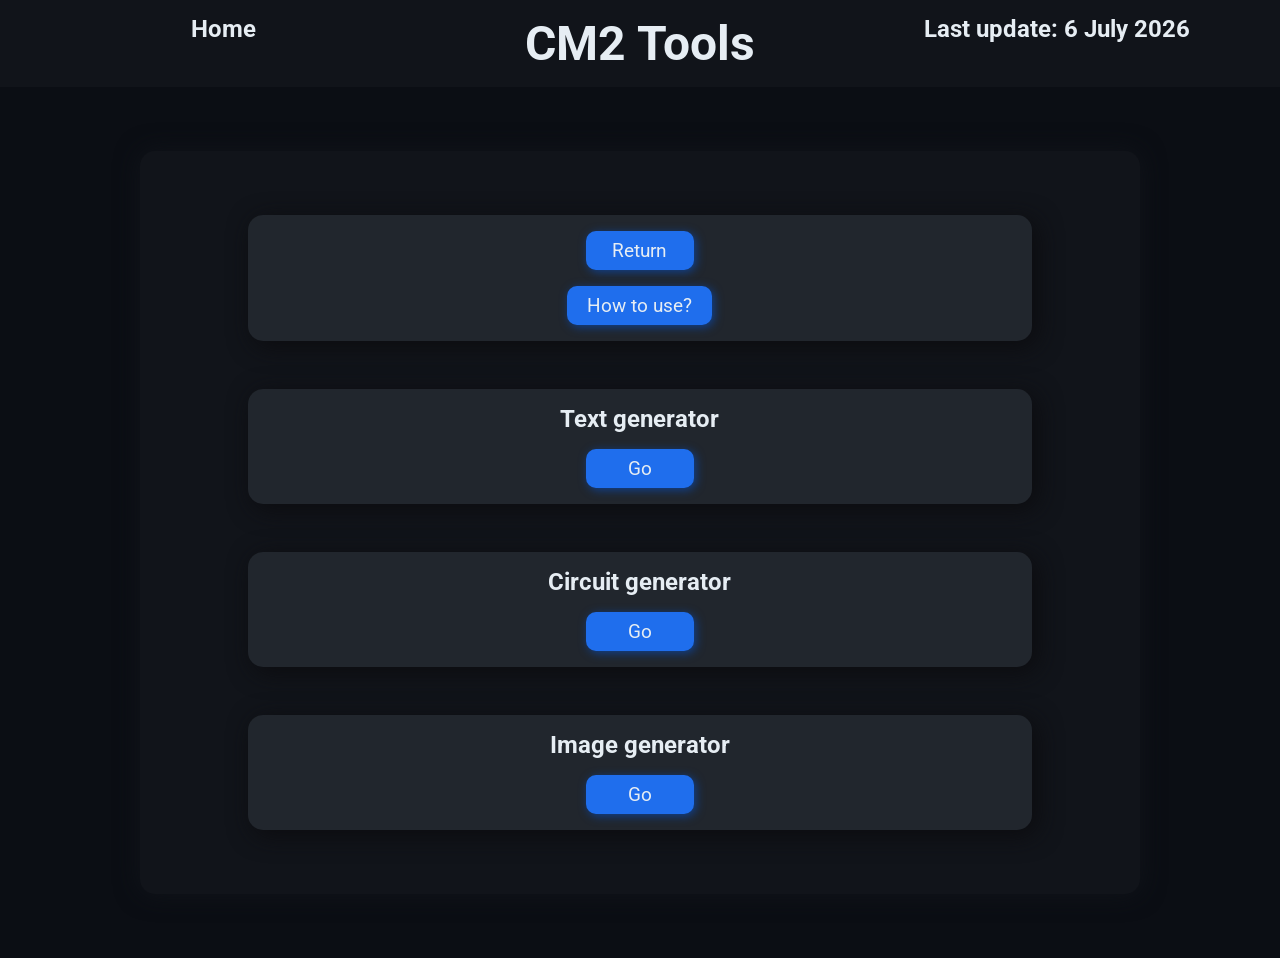
==== projects/CM2-Tools/index.html @ e5584b66 "added counter and image generator" ====
<!DOCTYPE html>
<html>
    <head>
        <meta charset="utf-8">
        <meta name="viewport" content="width=device-width, initial-scale=1.0">
        <title>CM2 Tools</title>

        <link rel="icon" type="image/svg" href="../../assets/icon.svg">
        <link rel="stylesheet" href="../../assets/style.css">

        <style>
            .container {
                gap: 48px;
            }
        </style>
    <body>
        <header class="options">
            <div class="option">
                <a href="../../"><h2>Home</h2></a>
            </div>
            <div class="option">
                <h1>CM2 Tools</h1>
            </div>
            <div class="option">
                <h2 id="last_update"></h2>
            </div>
        </header>
        <main class="container">
            <article class="item">     
                <a href="../../">
                    Return
                </a>
                <a href="how-to-use">
                    How to use?
                </a>
            </article>

            <article class="item">
                <h2>Text generator</h2>
                <a href="text-generator">Go</a>
            </article>

            <article class="item">
                <h2>Circuit generator</h2>
                <a href="circuit-generator">Go</a>
            </article>

            <article class="item">
                <h2>Image generator</h2>
                <a href="image-generator">Go</a>
            </article>
        </main>
        <script src="../../assets/misc.js"></script>
    </body>
</html>
---- assets/style.css ----
@font-face {
    font-family: "Roboto";
    src: url("font.ttf");
}

* {
    box-sizing: border-box;
    color: #e6edf3;
    font-family: "Roboto", sans-serif;
    padding: 0;
    margin: 0;
}

.file_input {
    width: 80%;

    display: flex;
    flex-direction: column;
    align-items: center;
    gap: 15px;
    
    margin: 15px;
    padding: 45px 15px;

    border: 2px dashed #1e4f9e;
    border-radius: 8px;

    transition: background-color 0.1s, border-color 0.1s;

    cursor: pointer;
}

.file_input:hover {
    background-color: #181d26;
    border-color: #1f6eed;
}

body {
    background-color: #0b0e14;
}

header {
    background-color: #11141a;
    position: sticky;
    z-index: 9999;
    width: 100%;
    margin: 0;
    padding: 15px;
}

.container {
    background-color: #11141a;
    border-radius: 15px;
    box-shadow: 0px 0px 25px #11141a;

    display: flex;
    flex-direction: column;
    align-items: center;
    gap: 64px;

    
    width: 90%;
    max-width: 1000px;
    min-height: 512px;
    padding: 64px;
    margin: 64px auto;
}

.item {
    background-color: #21262d;
    border-radius: 15px;
    box-shadow: 5px 5px 25px #0c0c0f;

    display: flex;
    flex-direction: column;
    align-items: center;
    gap: 16px;

    width: 90%;
    padding: 16px 32px;
}

h1 {
    font-size: 3em;
    text-align: center;
}

button, a {
    background-color: #1f6eed;
    border-radius: 10px;
    font-size: 1.2em;
    border: none;
    box-shadow: 2px 2px 10px #104291;
    transition: 0.1s ease;
    cursor: pointer;

    padding: 8px 20px;
    min-width: 15%;
    text-align: center;
}

button:hover, a:hover {
    transform: translateY(-2px);
}

button:active, a:active {
    background-color: #1a5bc4;
}

a {
    text-decoration: none;
}

header a {
    all: unset;
    cursor: pointer;
    transition: transform 0.3s ease;
}

header a:hover {
    transform: scale(1.1);
}

textarea {
    background-color: #0d1117;
    border: none;
    border-radius: 15px;
    outline: none;
    box-shadow: 1px 1px 7px#0d1117;

    padding: 10px;
    width: 100%;
    resize: vertical;
    font-size: 1em;
}

.options {
    display: flex;
    flex-direction: row;
    justify-content: space-evenly;
    width: 100%;    
}

.option {
    width: 100%;
    text-align: center;
}

input, .input {
    background-color: #0d1117;
    border: none;
    border-radius: 5px;
    outline: none;

    padding: 7px;
    margin: 5px;
}

input:disabled, .input:disabled {
    background-color: #161b22;
    color: #484f58;
    cursor: not-allowed;
}

.unfinished {
    color: #ffe921;
}

@media (max-width: 768px) {
    .container {
        margin: 20px auto; 
        padding: 24px 16px; 
        gap: 32px;
        width: 95%;
    }

    .item {
        width: 100%;
        padding: 16px;
    }

    .options {
        flex-direction: column;
    }
}

canvas {
    max-width: 100%;
    height: auto;
    margin-top: 20px;
    border-radius: 4px;
}
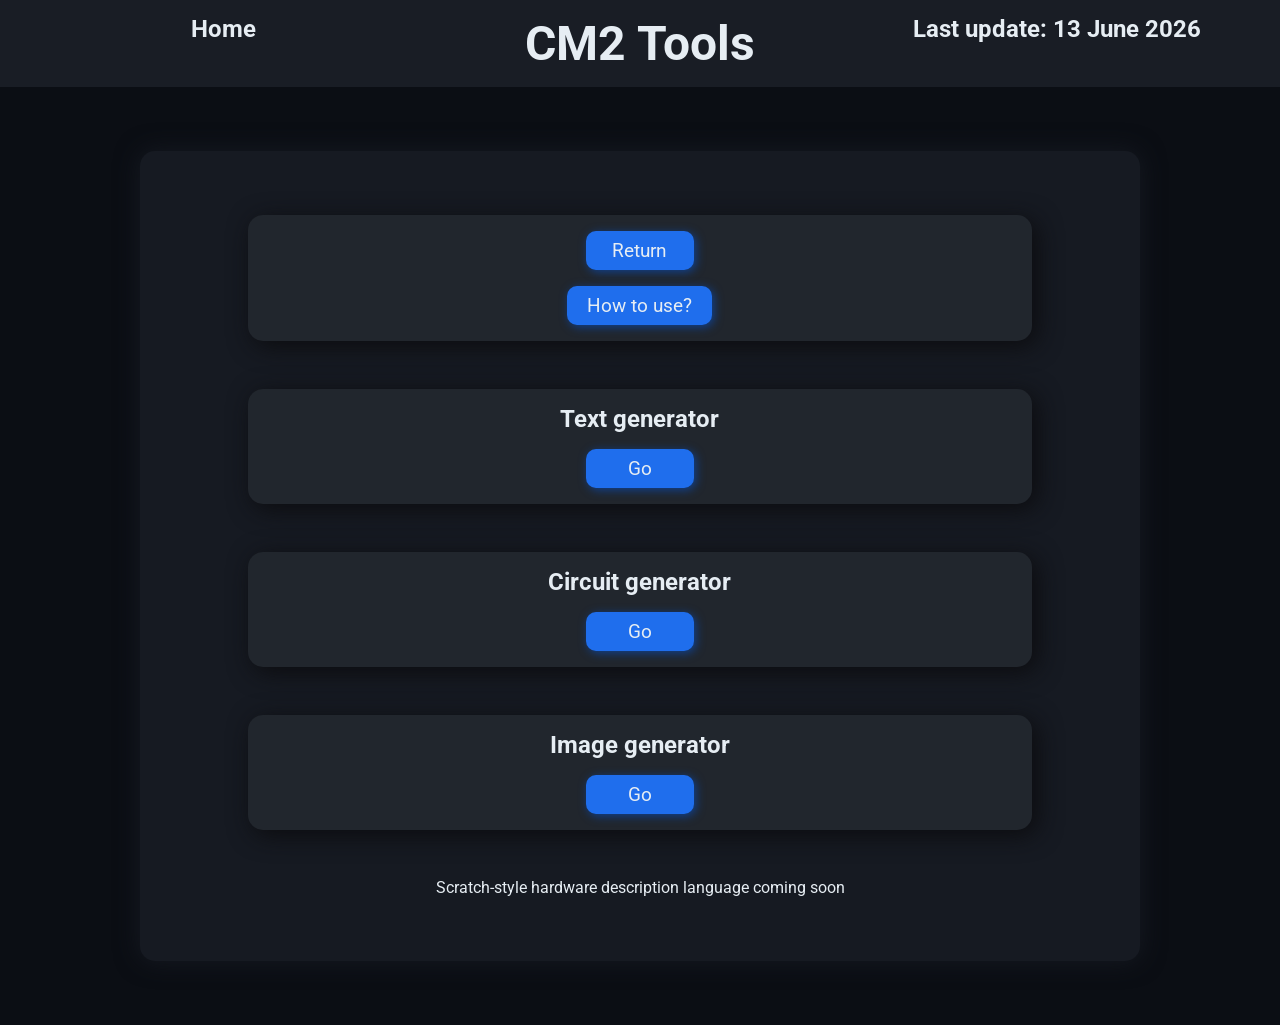
==== commit 494864cf: "Update index.html Added a note about Scratch-style hardware description language." ====
--- a/projects/CM2-Tools/index.html
+++ b/projects/CM2-Tools/index.html
@@ -49,7 +49,9 @@
                 <h2>Image generator</h2>
                 <a href="image-generator">Go</a>
             </article>
+
+            Scratch-style hardware description language coming soon
         </main>
         <script src="../../assets/misc.js"></script>
     </body>
-</html>+</html>
--- a/assets/style.css
+++ b/assets/style.css
@@ -40,7 +40,7 @@
 }
 
 header {
-    background-color: #11141a;
+    background-color: #191d25;
     position: sticky;
     z-index: 9999;
     width: 100%;
@@ -49,9 +49,9 @@
 }
 
 .container {
-    background-color: #11141a;
+    background-color: #161a22;
     border-radius: 15px;
-    box-shadow: 0px 0px 25px #11141a;
+    box-shadow: 0px 0px 25px #161a22;
 
     display: flex;
     flex-direction: column;
@@ -189,4 +189,14 @@
     height: auto;
     margin-top: 20px;
     border-radius: 4px;
+}
+
+input[type="color"] {
+    width: 60px;
+    height: 40px;
+    padding: 0;
+}
+
+.hidden {
+    display: none;
 }
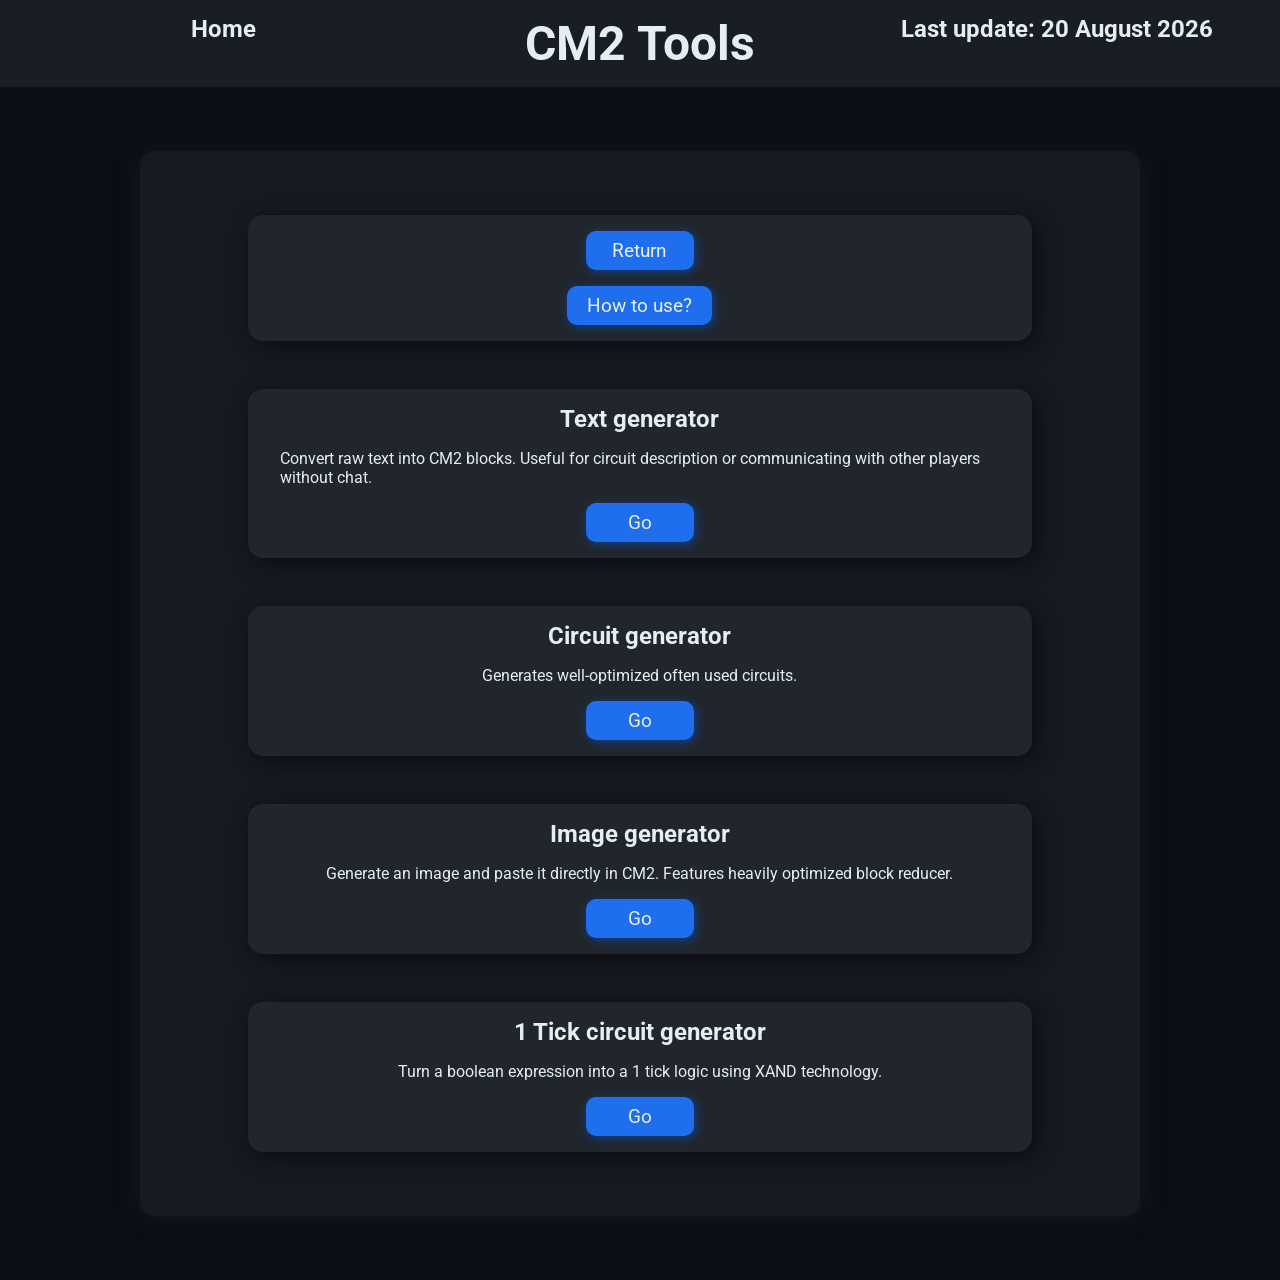
==== commit d34eb966: "added xand generator and changed image gen a bit" ====
--- a/projects/CM2-Tools/index.html
+++ b/projects/CM2-Tools/index.html
@@ -13,10 +13,11 @@
                 gap: 48px;
             }
         </style>
+    </head>
     <body>
         <header class="options">
             <div class="option">
-                <a href="../../"><h2>Home</h2></a>
+                <h2><a href="../../">Home</a></h2>
             </div>
             <div class="option">
                 <h1>CM2 Tools</h1>
@@ -37,21 +38,28 @@
 
             <article class="item">
                 <h2>Text generator</h2>
+                <p>Convert raw text into CM2 blocks. Useful for circuit description or communicating with other players without chat.</p>
                 <a href="text-generator">Go</a>
             </article>
 
             <article class="item">
                 <h2>Circuit generator</h2>
+                <p>Generates well-optimized often used circuits.</p>
                 <a href="circuit-generator">Go</a>
             </article>
 
             <article class="item">
                 <h2>Image generator</h2>
+                <p>Generate an image and paste it directly in CM2. Features heavily optimized block reducer.</p>
                 <a href="image-generator">Go</a>
             </article>
 
-            Scratch-style hardware description language coming soon
+            <article class="item">
+                <h2>1 Tick circuit generator</h2>
+                <p>Turn a boolean expression into a 1 tick logic using XAND technology.</p>
+                <a href="1-tick-generator/">Go</a>
+            </article>
         </main>
         <script src="../../assets/misc.js"></script>
     </body>
-</html>
+</html>
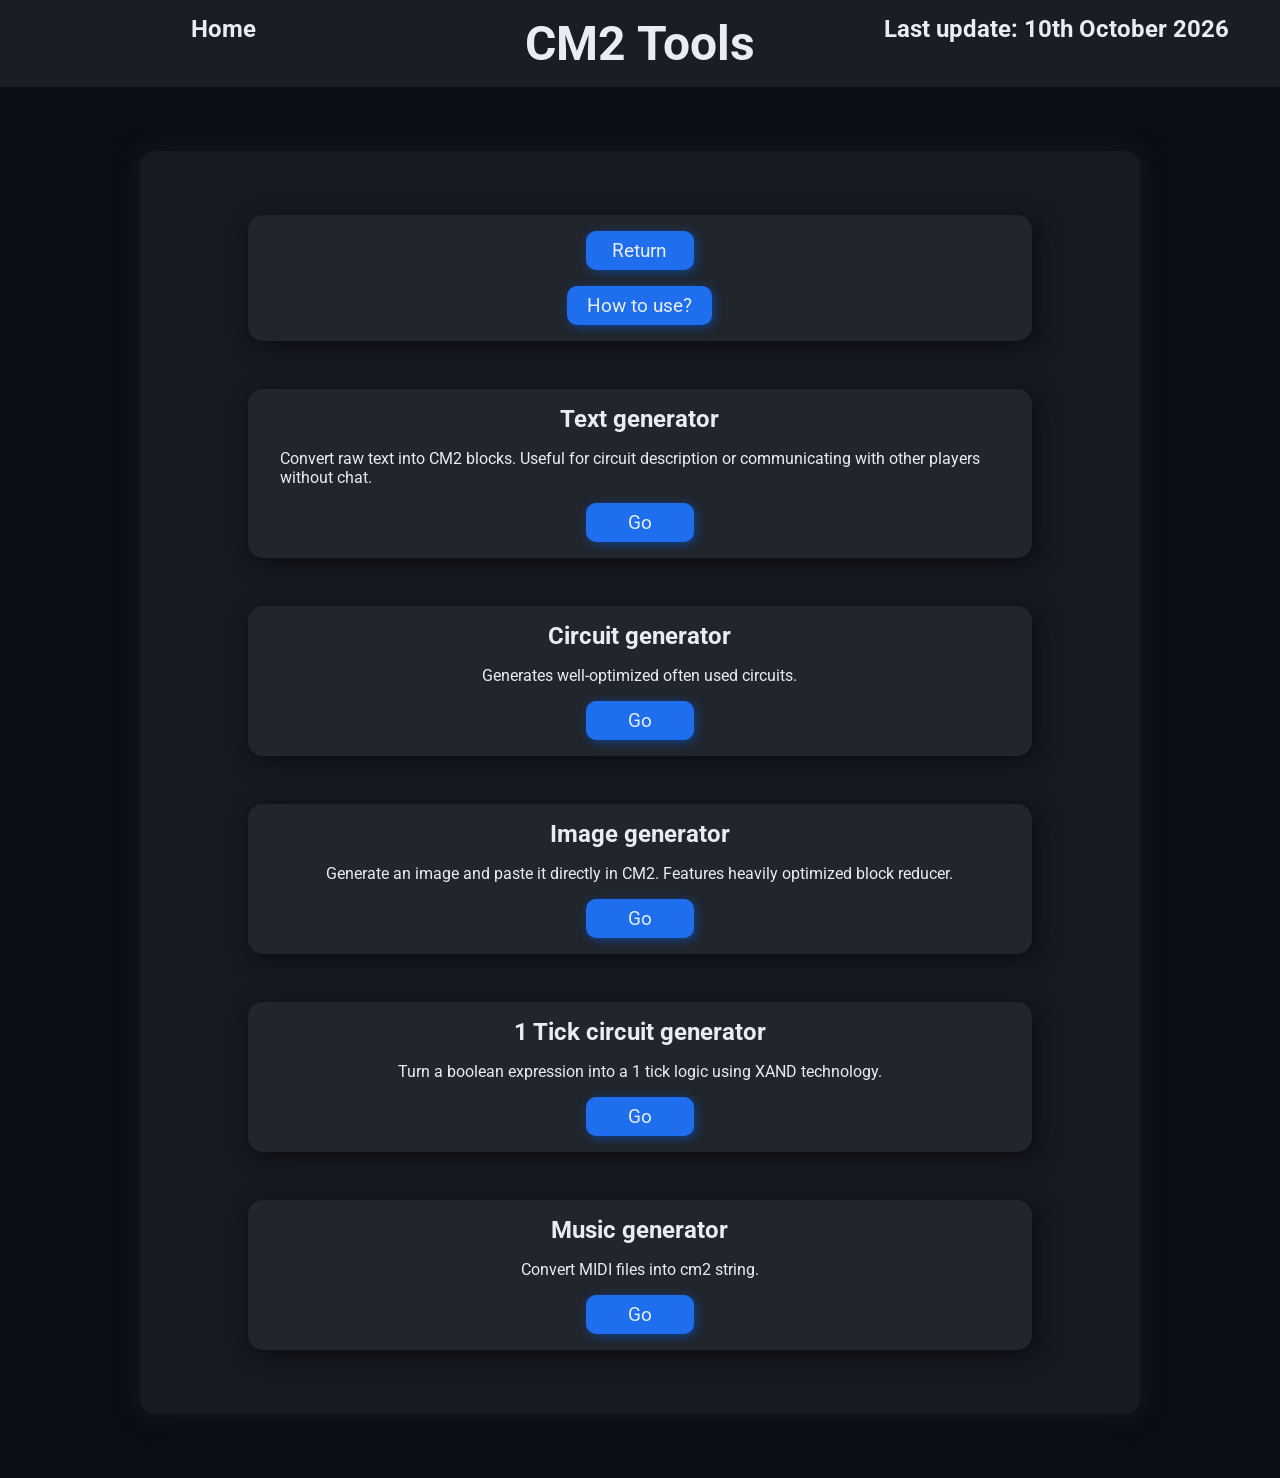
==== commit 0a609916: "added music to cm2" ====
--- a/projects/CM2-Tools/index.html
+++ b/projects/CM2-Tools/index.html
@@ -59,7 +59,13 @@
                 <p>Turn a boolean expression into a 1 tick logic using XAND technology.</p>
                 <a href="1-tick-generator/">Go</a>
             </article>
+
+            <article class="item">
+                <h2>Music generator</h2>
+                <p>Convert MIDI files into cm2 string.</p>
+                <a href="music-generator/">Go</a>
+            </article>
         </main>
         <script src="../../assets/misc.js"></script>
     </body>
-</html>+</html>
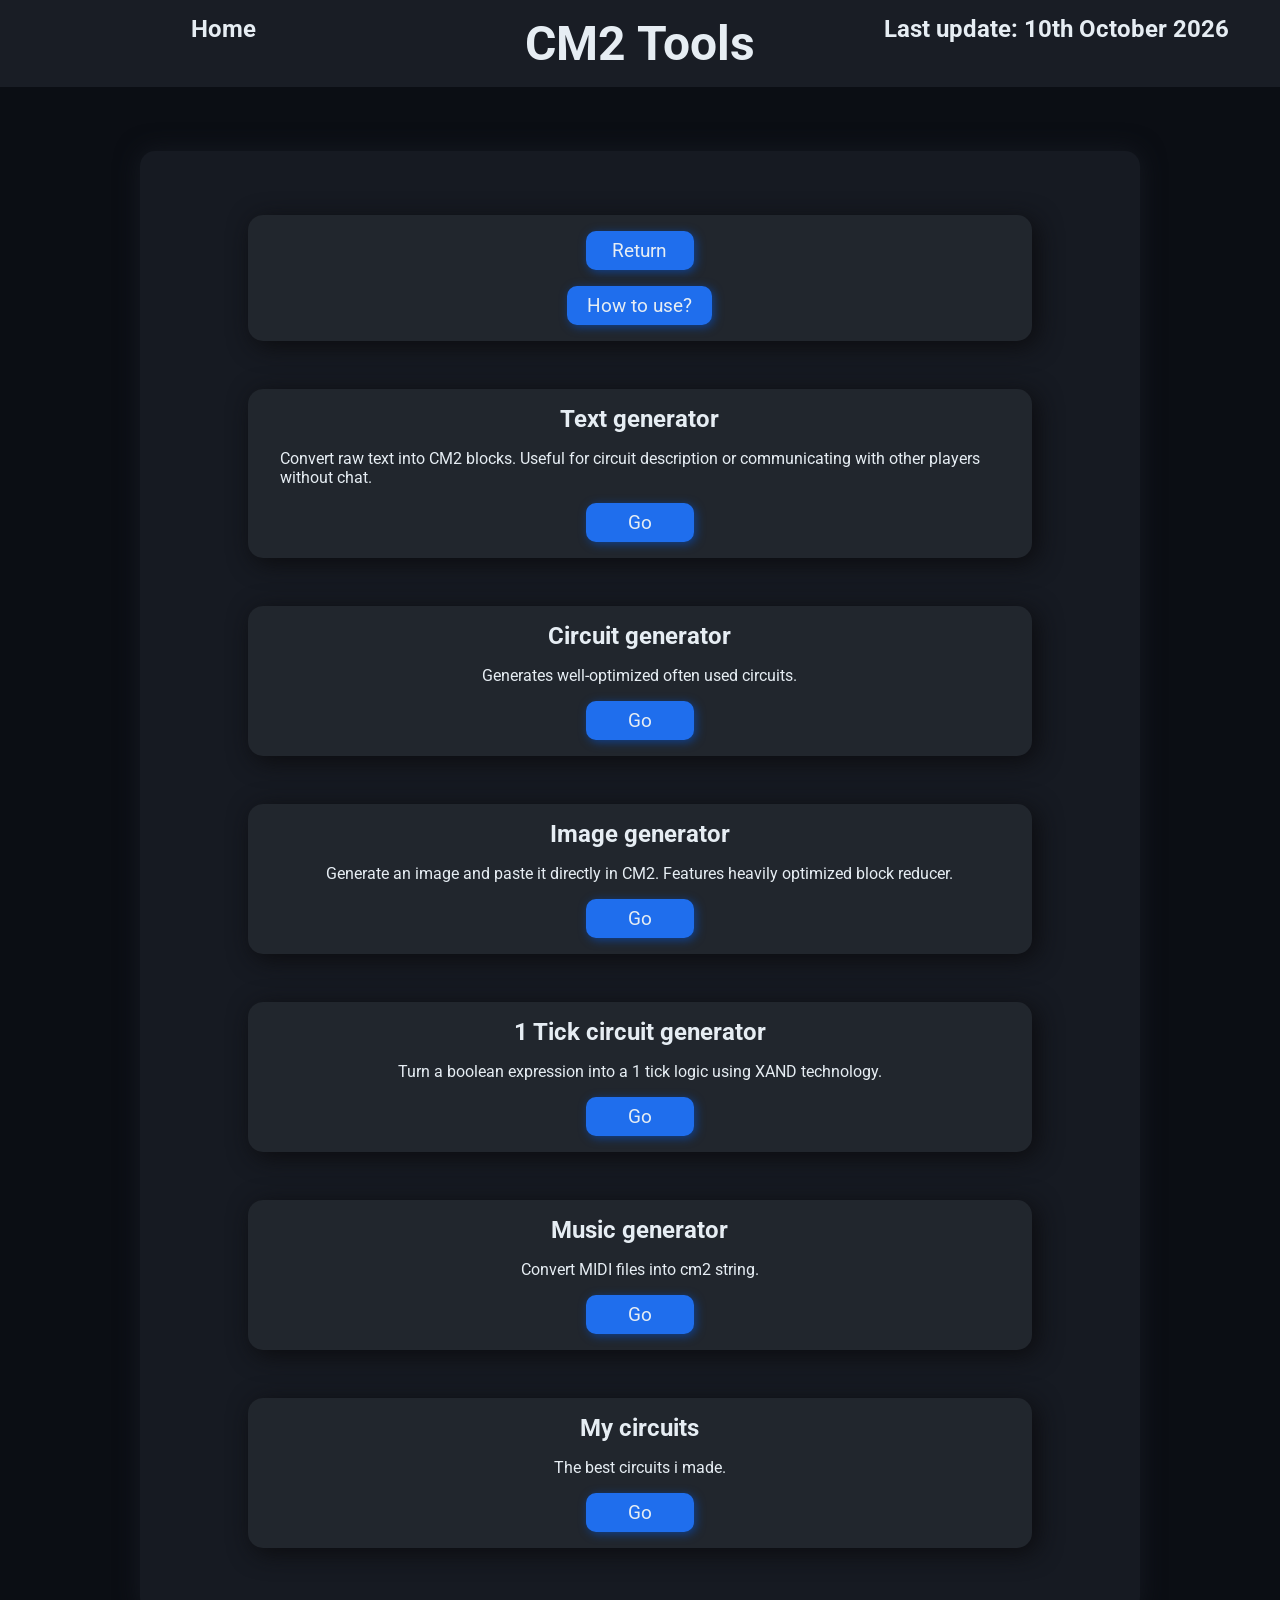
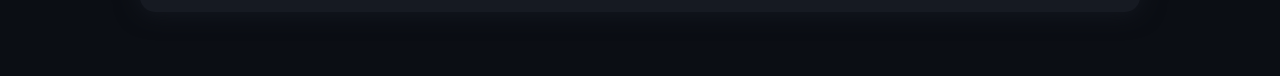
==== commit 40c148fa: "added my circuits page" ====
--- a/projects/CM2-Tools/index.html
+++ b/projects/CM2-Tools/index.html
@@ -4,6 +4,7 @@
         <meta charset="utf-8">
         <meta name="viewport" content="width=device-width, initial-scale=1.0">
         <title>CM2 Tools</title>
+        <meta name="description" content="Many useful CM2 / Circuit maker 2 tools. CM2 Text generator, CM2 Image generator, CM2 XAND generator, CM2 Circuit generator, CM2 Music generator.">
 
         <link rel="icon" type="image/svg" href="../../assets/icon.svg">
         <link rel="stylesheet" href="../../assets/style.css">
@@ -65,6 +66,12 @@
                 <p>Convert MIDI files into cm2 string.</p>
                 <a href="music-generator/">Go</a>
             </article>
+
+            <article class="item">
+                <h2>My circuits</h2>
+                <p>The best circuits i made.</p>
+                <a href="my-circuits/">Go</a>
+            </article>
         </main>
         <script src="../../assets/misc.js"></script>
     </body>
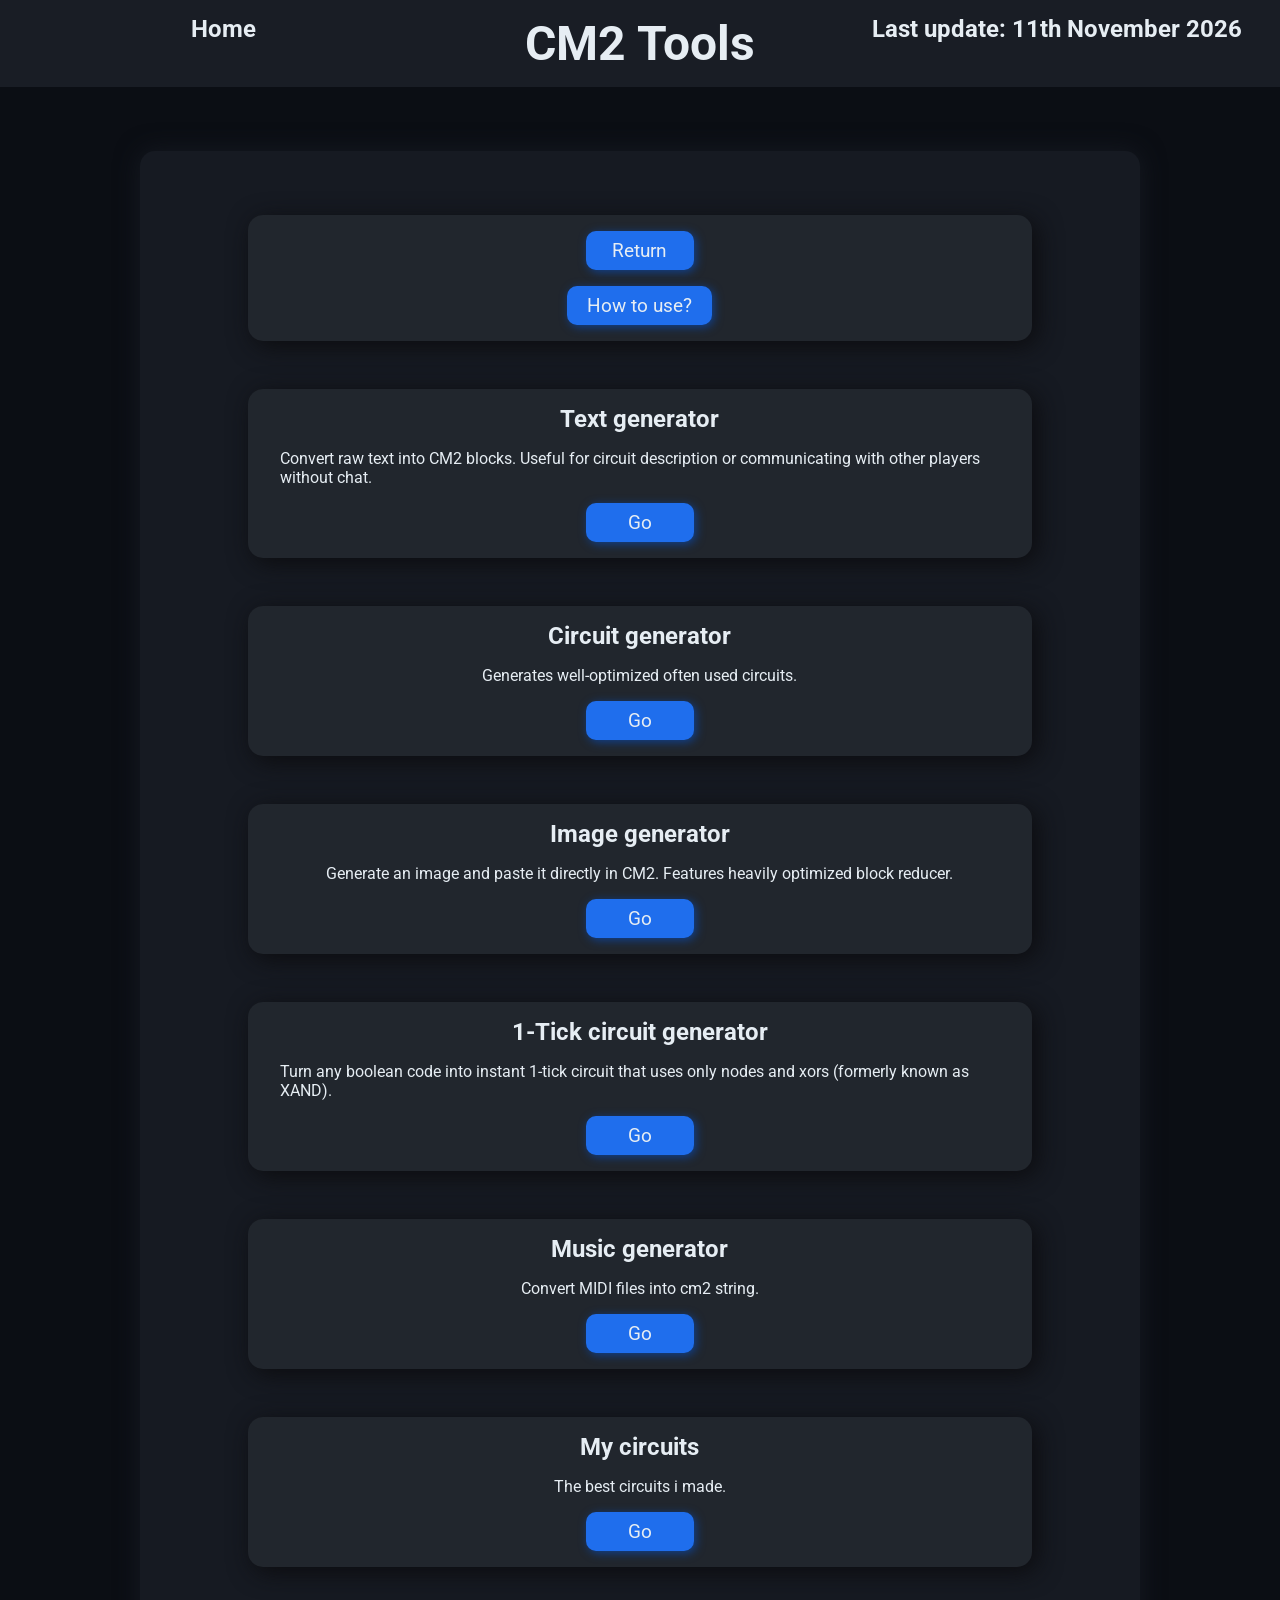
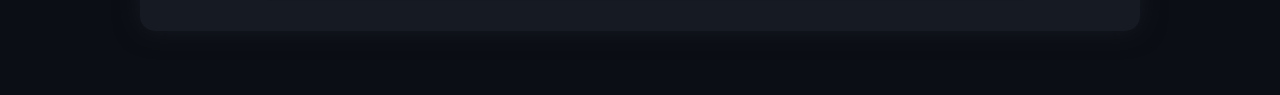
==== commit bbb36334: "xandless xand" ====
--- a/projects/CM2-Tools/index.html
+++ b/projects/CM2-Tools/index.html
@@ -4,7 +4,7 @@
         <meta charset="utf-8">
         <meta name="viewport" content="width=device-width, initial-scale=1.0">
         <title>CM2 Tools</title>
-        <meta name="description" content="Many useful CM2 / Circuit maker 2 tools. CM2 Text generator, CM2 Image generator, CM2 XAND generator, CM2 Circuit generator, CM2 Music generator.">
+        <meta name="description" content="Many useful CM2 / Circuit maker 2 tools. CM2 Text generator, CM2 Image generator, CM2 XAND generator, CM2 1-Tick circuit generator, CM2 Circuit generator, CM2 Music generator.">
 
         <link rel="icon" type="image/svg" href="../../assets/icon.svg">
         <link rel="stylesheet" href="../../assets/style.css">
@@ -56,8 +56,8 @@
             </article>
 
             <article class="item">
-                <h2>1 Tick circuit generator</h2>
-                <p>Turn a boolean expression into a 1 tick logic using XAND technology.</p>
+                <h2>1-Tick circuit generator</h2>
+                <p>Turn any boolean code into instant 1-tick circuit that uses only nodes and xors (formerly known as XAND).</p>
                 <a href="1-tick-generator/">Go</a>
             </article>
 
